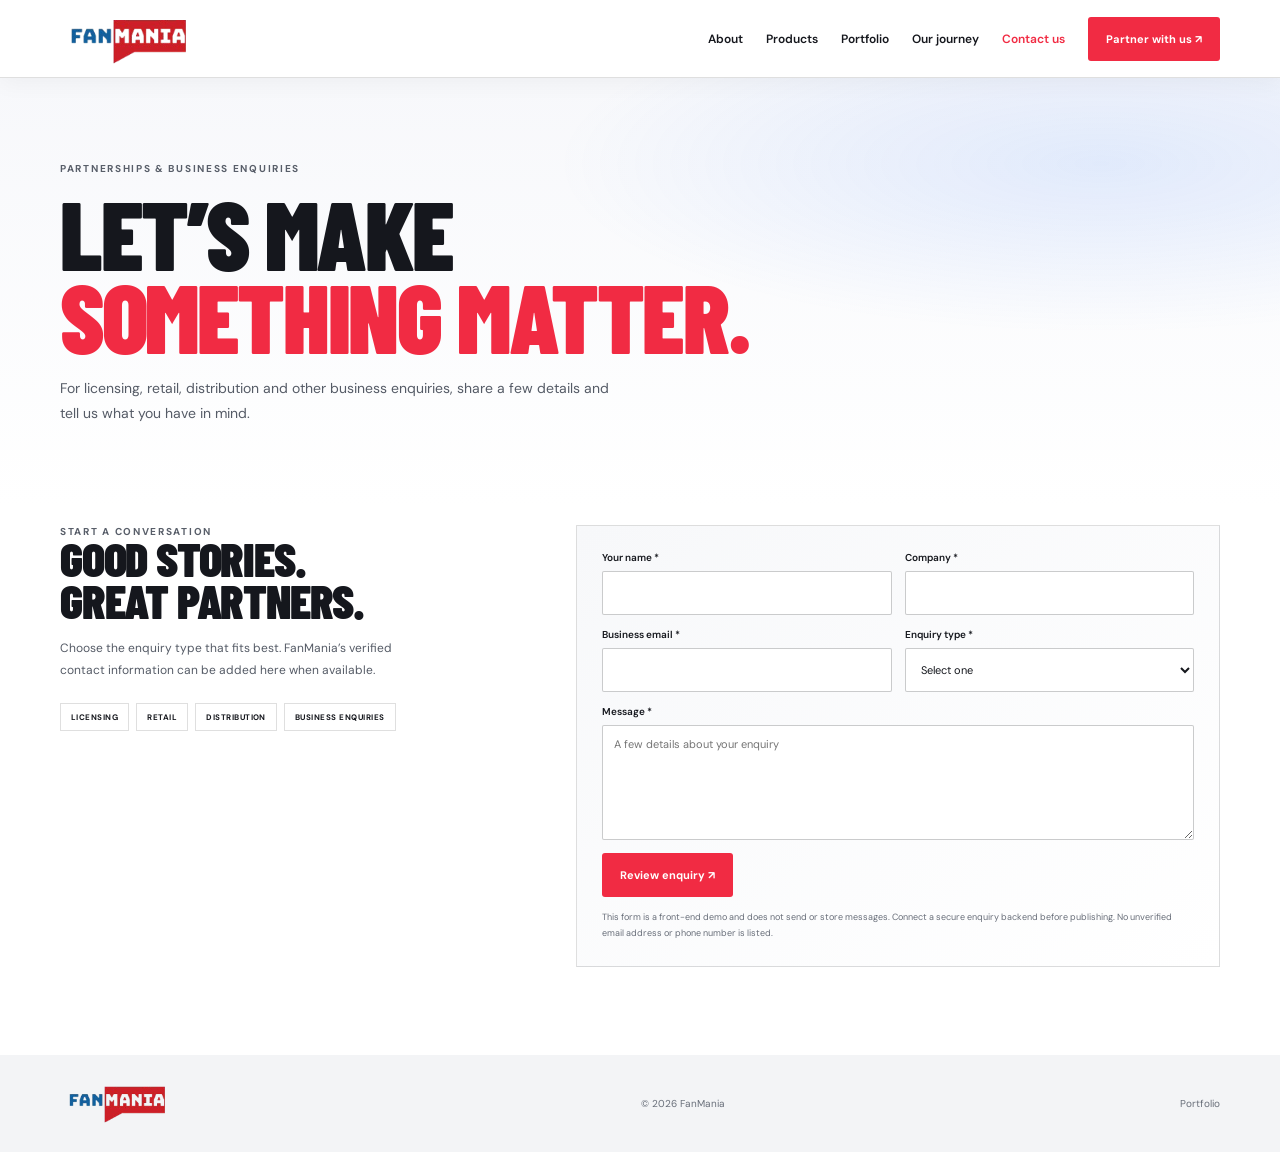
==== contact.html @ 2b177d9e "Add files via upload" ====
<!doctype html>
<html lang="en">
<head>
  <meta charset="utf-8">
  <meta name="viewport" content="width=device-width, initial-scale=1">
  <meta name="theme-color" content="#ffffff">
  <meta name="description" content="Contact FanMania about licensing, retail, distribution and business partnerships.">
  <title>Contact Us — FanMania</title>
  <link rel="preconnect" href="https://fonts.googleapis.com">
  <link rel="preconnect" href="https://fonts.gstatic.com" crossorigin>
  <link href="https://fonts.googleapis.com/css2?family=Barlow+Condensed:wght@600;700;800;900&family=DM+Sans:wght@400;500;600;700&display=swap" rel="stylesheet">
  <style>
    :root{--red:#f12b43;--blue:#3178ff;--ink:#15171d;--muted:#555b66;--line:rgba(9,10,14,.13);--display:"Barlow Condensed",Impact,sans-serif;--body:"DM Sans",Arial,sans-serif;font-family:var(--body);scroll-behavior:smooth}
    *{box-sizing:border-box}body{margin:0;background:#fff;color:var(--ink)}a{color:inherit;text-decoration:none}button,input,select,textarea{font:inherit}
    .wrap{width:min(1160px,calc(100% - 48px));margin:auto}.skip{position:fixed;z-index:30;top:8px;left:8px;padding:12px;background:white;transform:translateY(-150%)}.skip:focus{transform:translateY(0)}
    .topbar{position:fixed;z-index:20;inset:0 0 auto;height:78px;border-bottom:1px solid var(--line);background:rgba(255,255,255,.92);box-shadow:0 5px 22px rgba(9,10,14,.045);backdrop-filter:blur(16px)}
    .nav{height:100%;display:flex;align-items:center;justify-content:space-between}.brand img{display:block;width:150px;height:auto}.nav-links{display:flex;align-items:center;gap:23px;font-size:12px;font-weight:600}.nav-links a:hover,.nav-links [aria-current=page]{color:var(--red)}
    .button{display:inline-flex;min-height:44px;align-items:center;justify-content:center;padding:0 18px;border:0;border-radius:3px;background:var(--red);color:white;font-size:11px;font-weight:700;cursor:pointer}.menu-toggle{display:none;width:42px;height:42px;border:1px solid var(--line);border-radius:4px;background:white}
    main{padding-top:78px}.hero{padding:84px 0 66px;background:radial-gradient(ellipse at 86% 20%,rgba(49,120,255,.12),transparent 35%),linear-gradient(180deg,#f7f8fb,#fff)}
    .eyebrow{color:#585e69;font-size:10px;font-weight:700;letter-spacing:.17em;text-transform:uppercase}h1,h2,p{margin-top:0}h1,h2{font-family:var(--display);font-size:clamp(56px,8vw,96px);font-weight:900;letter-spacing:-.025em;line-height:.86;text-transform:uppercase}
    h1{max-width:780px;margin:17px 0 19px}h1 span{color:var(--red)}.intro{max-width:550px;color:var(--muted);font-size:14px;line-height:1.8}
    .contact-layout{display:grid;grid-template-columns:.78fr 1.22fr;gap:9%;align-items:start;padding:19px 0 88px}.contact-copy h2{max-width:440px;margin:0 0 16px;font-size:48px}.contact-copy p{max-width:360px;color:var(--muted);font-size:12px;line-height:1.85}
    .inquiry-types{display:flex;flex-wrap:wrap;gap:7px;margin-top:22px}.inquiry-types span{padding:8px 10px;border:1px solid var(--line);font-size:8px;font-weight:700;letter-spacing:.06em;text-transform:uppercase}
    form{display:grid;grid-template-columns:1fr 1fr;gap:13px;padding:25px;border:1px solid var(--line);background:linear-gradient(145deg,#f7f8fa,#fff)}
    .field{display:flex;flex-direction:column;gap:7px}.field.full,.submit-row,.form-note{grid-column:1/-1}.field label{font-size:10px;font-weight:600}.field input,.field select,.field textarea{width:100%;min-height:44px;padding:11px;border:1px solid rgba(9,10,14,.21);border-radius:2px;background:white;color:var(--ink);font-size:11px}.field textarea{min-height:115px;resize:vertical}
    .submit-row{display:flex;align-items:center;gap:14px}.status{margin:0;color:#315d39;font-size:10px;line-height:1.5}.form-note{margin:0;color:#686e79;font-size:9px;line-height:1.7}
    footer{padding:25px 0;background:#f3f4f6;color:#686e79;font-size:10px}.footer-row{display:flex;align-items:center;justify-content:space-between;gap:15px}footer img{width:125px}
    @media(max-width:720px){.wrap{width:calc(100% - 36px)}.topbar{height:68px}.brand img{width:130px}.menu-toggle{display:grid;place-items:center}.nav{position:relative}.nav-links{position:absolute;top:67px;right:-18px;left:-18px;display:none;align-items:stretch;gap:0;padding:8px 18px 17px;border-bottom:1px solid var(--line);background:#fff}.nav-links.is-open{display:flex;flex-direction:column}.nav-links a:not(.button){padding:13px 3px;border-bottom:1px solid var(--line)}.nav-links .button{margin-top:12px}.hero{padding:62px 0 38px}.contact-layout{grid-template-columns:1fr;gap:25px;padding:10px 0 66px}.contact-copy h2{font-size:42px}form{padding:17px;gap:10px}}
    @media(max-width:430px){form{grid-template-columns:1fr}.field.full,.submit-row,.form-note{grid-column:1}.submit-row{align-items:flex-start;flex-direction:column}.footer-row{flex-wrap:wrap}.footer-row span{width:100%;order:3}}
    @media(prefers-reduced-motion:reduce){*,*::before,*::after{scroll-behavior:auto!important;transition-duration:.01ms!important}}
  </style>
</head>
<body>
  <a class="skip" href="#main">Skip to content</a>
  <header class="topbar"><nav class="nav wrap" aria-label="Main navigation">
    <a class="brand" href="fanmania.html" aria-label="FanMania home"><img src="Screenshot_2026-10-06_143455-removebg-preview.png" alt="FanMania"></a>
    <div class="nav-links" id="nav-links">
      <a href="fanmania.html#about">About</a><a href="products.html">Products</a><a href="portfolio.html">Portfolio</a><a href="fanmania.html#journey">Our journey</a><a href="contact.html" aria-current="page">Contact us</a><a class="button" href="#contact-form">Partner with us ↗</a>
    </div>
    <button class="menu-toggle" id="menu-toggle" type="button" aria-label="Open navigation" aria-controls="nav-links" aria-expanded="false">☰</button>
  </nav></header>
  <main id="main">
    <section class="hero"><div class="wrap"><div class="eyebrow">Partnerships & business enquiries</div><h1>Let’s make<br><span>something matter.</span></h1><p class="intro">For licensing, retail, distribution and other business enquiries, share a few details and tell us what you have in mind.</p></div></section>
    <section class="contact-layout wrap" aria-label="Contact FanMania">
      <div class="contact-copy"><div class="eyebrow">Start a conversation</div><h2>Good stories.<br>Great partners.</h2><p>Choose the enquiry type that fits best. FanMania’s verified contact information can be added here when available.</p><div class="inquiry-types"><span>Licensing</span><span>Retail</span><span>Distribution</span><span>Business enquiries</span></div></div>
      <form id="contact-form">
        <div class="field"><label for="name">Your name *</label><input id="name" name="name" autocomplete="name" required></div>
        <div class="field"><label for="company">Company *</label><input id="company" name="company" autocomplete="organization" required></div>
        <div class="field"><label for="email">Business email *</label><input id="email" name="email" type="email" autocomplete="email" required></div>
        <div class="field"><label for="enquiry">Enquiry type *</label><select id="enquiry" name="enquiry" required><option value="">Select one</option><option>Licensing partnership</option><option>Retail</option><option>Distribution</option><option>Other business enquiry</option></select></div>
        <div class="field full"><label for="message">Message *</label><textarea id="message" name="message" required placeholder="A few details about your enquiry"></textarea></div>
        <div class="submit-row"><button class="button" type="submit">Review enquiry ↗</button><p class="status" id="form-status" role="status" aria-live="polite"></p></div>
        <p class="form-note">This form is a front-end demo and does not send or store messages. Connect a secure enquiry backend before publishing. No unverified email address or phone number is listed.</p>
      </form>
    </section>
  </main>
  <footer><div class="footer-row wrap"><a href="fanmania.html"><img src="Screenshot_2026-10-06_143455-removebg-preview.png" alt="FanMania"></a><span>© <span id="year"></span> FanMania</span><a href="portfolio.html">Portfolio</a></div></footer>
  <script>
    document.getElementById("year").textContent = new Date().getFullYear();
    const toggle = document.getElementById("menu-toggle"), links = document.getElementById("nav-links");
    function closeMenu(){links.classList.remove("is-open");toggle.setAttribute("aria-expanded","false");toggle.setAttribute("aria-label","Open navigation")}
    toggle.addEventListener("click",()=>{const open=toggle.getAttribute("aria-expanded")==="true";toggle.setAttribute("aria-expanded",String(!open));toggle.setAttribute("aria-label",open?"Open navigation":"Close navigation");links.classList.toggle("is-open",!open)});
    links.querySelectorAll("a").forEach(link=>link.addEventListener("click",closeMenu));
    document.addEventListener("keydown",event=>{if(event.key==="Escape")closeMenu()});
    const form=document.getElementById("contact-form"),status=document.getElementById("form-status");
    form.addEventListener("submit",event=>{event.preventDefault();if(!form.reportValidity())return;status.textContent="Your enquiry details are complete. This demo does not transmit messages; connect a secure enquiry service before launch."});
  </script>
</body>
</html>
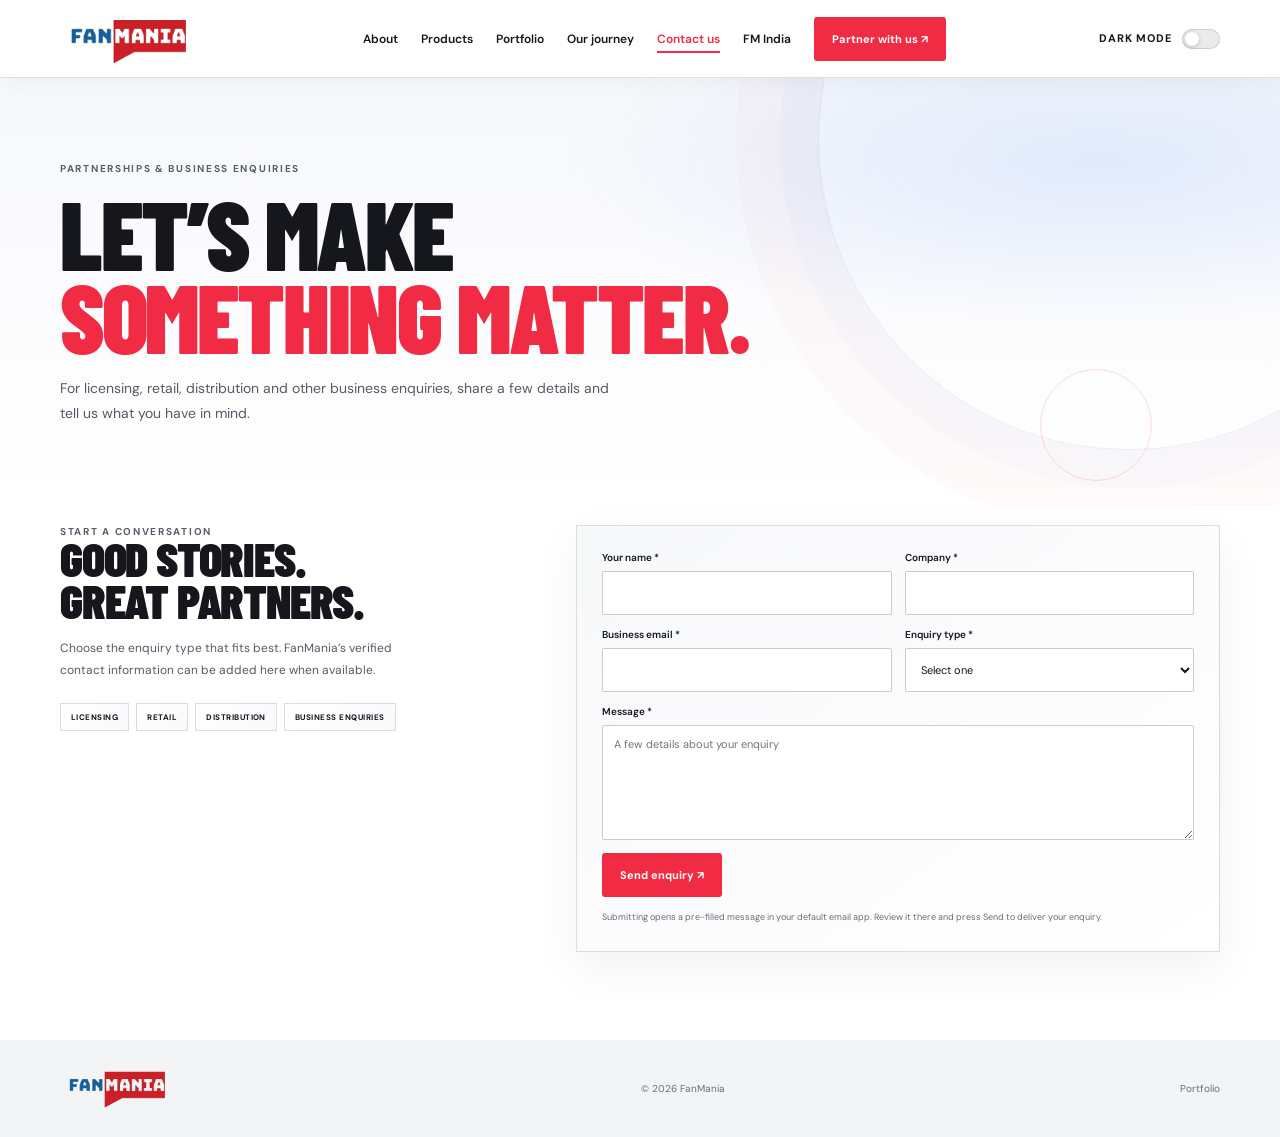
==== commit 905fd795: "Add files via upload" ====
--- a/contact.html
+++ b/contact.html
@@ -13,57 +13,101 @@
     :root{--red:#f12b43;--blue:#3178ff;--ink:#15171d;--muted:#555b66;--line:rgba(9,10,14,.13);--display:"Barlow Condensed",Impact,sans-serif;--body:"DM Sans",Arial,sans-serif;font-family:var(--body);scroll-behavior:smooth}
     *{box-sizing:border-box}body{margin:0;background:#fff;color:var(--ink)}a{color:inherit;text-decoration:none}button,input,select,textarea{font:inherit}
     .wrap{width:min(1160px,calc(100% - 48px));margin:auto}.skip{position:fixed;z-index:30;top:8px;left:8px;padding:12px;background:white;transform:translateY(-150%)}.skip:focus{transform:translateY(0)}
-    .topbar{position:fixed;z-index:20;inset:0 0 auto;height:78px;border-bottom:1px solid var(--line);background:rgba(255,255,255,.92);box-shadow:0 5px 22px rgba(9,10,14,.045);backdrop-filter:blur(16px)}
-    .nav{height:100%;display:flex;align-items:center;justify-content:space-between}.brand img{display:block;width:150px;height:auto}.nav-links{display:flex;align-items:center;gap:23px;font-size:12px;font-weight:600}.nav-links a:hover,.nav-links [aria-current=page]{color:var(--red)}
-    .button{display:inline-flex;min-height:44px;align-items:center;justify-content:center;padding:0 18px;border:0;border-radius:3px;background:var(--red);color:white;font-size:11px;font-weight:700;cursor:pointer}.menu-toggle{display:none;width:42px;height:42px;border:1px solid var(--line);border-radius:4px;background:white}
-    main{padding-top:78px}.hero{padding:84px 0 66px;background:radial-gradient(ellipse at 86% 20%,rgba(49,120,255,.12),transparent 35%),linear-gradient(180deg,#f7f8fb,#fff)}
+    .topbar{position:fixed;z-index:20;inset:0 0 auto;height:78px;border-bottom:1px solid var(--line);background:rgba(255,255,255,.92);box-shadow:0 5px 22px rgba(9,10,14,.045);backdrop-filter:blur(16px);transition:box-shadow .3s ease,background .3s ease}
+    .topbar.scrolled{background:rgba(255,255,255,.97);box-shadow:0 8px 30px rgba(9,10,14,.1)}
+    .nav{height:100%;display:flex;align-items:center;justify-content:space-between}.brand img{display:block;width:150px;height:auto;transition:transform .35s cubic-bezier(.2,.75,.25,1)}.brand:hover img{transform:scale(1.045) rotate(-1deg)}.nav-links{display:flex;align-items:center;gap:23px;font-size:12px;font-weight:600}.nav-links a:not(.button){position:relative}.nav-links a:not(.button)::after{position:absolute;right:0;bottom:-6px;left:0;height:2px;background:var(--red);content:"";transform:scaleX(0);transform-origin:left;transition:transform .25s ease}.nav-links a:not(.button):hover::after,.nav-links a[aria-current=page]::after{transform:scaleX(1)}.nav-links a:hover,.nav-links [aria-current=page]{color:var(--red)}
+    .button{position:relative;isolation:isolate;overflow:hidden;display:inline-flex;min-height:44px;align-items:center;justify-content:center;padding:0 18px;border:0;border-radius:3px;background:var(--red);color:white;font-size:11px;font-weight:700;cursor:pointer;transition:transform .25s ease,box-shadow .25s ease,background .25s ease}.button::before{position:absolute;z-index:-1;inset:0;background:linear-gradient(110deg,transparent 20%,rgba(255,255,255,.35) 48%,transparent 75%);content:"";transform:translateX(-130%);transition:transform .65s ease}.button:hover{transform:translateY(-3px);background:#d91f38;box-shadow:0 10px 24px rgba(241,43,67,.25)}.button:hover::before{transform:translateX(130%)}.button:active{transform:translateY(-1px) scale(.98)}.button:focus-visible,.menu-toggle:focus-visible{outline:3px solid var(--blue);outline-offset:3px}.menu-toggle{display:none;width:42px;height:42px;border:1px solid var(--line);border-radius:4px;background:white;transition:transform .2s ease,background .2s ease}.menu-toggle:hover{transform:rotate(6deg);background:#f7f8fb}
+    main{padding-top:78px}.hero{position:relative;isolation:isolate;overflow:hidden;padding:84px 0 66px;background:radial-gradient(ellipse at 86% 20%,rgba(49,120,255,.12),transparent 35%),linear-gradient(180deg,#f7f8fb,#fff)}.hero::before{position:absolute;z-index:-1;top:-250px;right:-160px;width:620px;height:620px;border:1px solid rgba(49,120,255,.11);border-top-color:rgba(49,120,255,.32);border-right-color:rgba(241,43,67,.22);border-radius:50%;box-shadow:0 0 0 38px rgba(49,120,255,.025),0 0 0 82px rgba(241,43,67,.025);content:"";animation:hero-orbit 48s linear infinite}.hero::after{position:absolute;z-index:-1;right:10%;bottom:6%;width:110px;height:110px;border:1px solid rgba(241,43,67,.16);border-radius:50%;content:"";animation:hero-pulse 4s ease-in-out infinite}
+    .hero .wrap{position:relative;z-index:1}.hero .eyebrow{animation:rise-in .65s .08s both}.hero h1{animation:rise-in .8s .18s both}.hero .intro{animation:rise-in .75s .32s both}
     .eyebrow{color:#585e69;font-size:10px;font-weight:700;letter-spacing:.17em;text-transform:uppercase}h1,h2,p{margin-top:0}h1,h2{font-family:var(--display);font-size:clamp(56px,8vw,96px);font-weight:900;letter-spacing:-.025em;line-height:.86;text-transform:uppercase}
     h1{max-width:780px;margin:17px 0 19px}h1 span{color:var(--red)}.intro{max-width:550px;color:var(--muted);font-size:14px;line-height:1.8}
     .contact-layout{display:grid;grid-template-columns:.78fr 1.22fr;gap:9%;align-items:start;padding:19px 0 88px}.contact-copy h2{max-width:440px;margin:0 0 16px;font-size:48px}.contact-copy p{max-width:360px;color:var(--muted);font-size:12px;line-height:1.85}
-    .inquiry-types{display:flex;flex-wrap:wrap;gap:7px;margin-top:22px}.inquiry-types span{padding:8px 10px;border:1px solid var(--line);font-size:8px;font-weight:700;letter-spacing:.06em;text-transform:uppercase}
-    form{display:grid;grid-template-columns:1fr 1fr;gap:13px;padding:25px;border:1px solid var(--line);background:linear-gradient(145deg,#f7f8fa,#fff)}
-    .field{display:flex;flex-direction:column;gap:7px}.field.full,.submit-row,.form-note{grid-column:1/-1}.field label{font-size:10px;font-weight:600}.field input,.field select,.field textarea{width:100%;min-height:44px;padding:11px;border:1px solid rgba(9,10,14,.21);border-radius:2px;background:white;color:var(--ink);font-size:11px}.field textarea{min-height:115px;resize:vertical}
+    .inquiry-types{display:flex;flex-wrap:wrap;gap:7px;margin-top:22px}.inquiry-types span{padding:8px 10px;border:1px solid var(--line);background:linear-gradient(135deg,#fff,#f8f9fb);font-size:8px;font-weight:700;letter-spacing:.06em;text-transform:uppercase;transition:transform .25s ease,border-color .25s ease,background .25s ease,box-shadow .25s ease}.inquiry-types span:hover{transform:translateY(-4px) rotate(-1deg);border-color:rgba(241,43,67,.45);background:white;box-shadow:0 9px 20px rgba(21,23,29,.08)}.inquiry-types span:nth-child(even):hover{transform:translateY(-4px) rotate(1deg)}
+    form{position:relative;display:grid;grid-template-columns:1fr 1fr;gap:13px;padding:25px;border:1px solid var(--line);background:linear-gradient(145deg,#f7f8fa,#fff);box-shadow:0 16px 46px rgba(21,23,29,.055);transition:transform .35s ease,box-shadow .35s ease,border-color .35s ease}form:hover{transform:translateY(-4px);border-color:rgba(49,120,255,.22);box-shadow:0 24px 60px rgba(21,23,29,.1)}
+    .field{display:flex;flex-direction:column;gap:7px}.field.full,.submit-row,.form-note{grid-column:1/-1}.field label{font-size:10px;font-weight:600;transition:color .2s ease}.field:focus-within label{color:var(--red)}.field input,.field select,.field textarea{width:100%;min-height:44px;padding:11px;border:1px solid rgba(9,10,14,.21);border-radius:2px;background:white;color:var(--ink);font-size:11px;transition:border-color .2s ease,box-shadow .2s ease,transform .2s ease}.field input:hover,.field select:hover,.field textarea:hover{border-color:rgba(49,120,255,.55)}.field input:focus,.field select:focus,.field textarea:focus{border-color:var(--blue);outline:0;box-shadow:0 0 0 4px rgba(49,120,255,.12);transform:translateY(-1px)}.field textarea{min-height:115px;resize:vertical}
     .submit-row{display:flex;align-items:center;gap:14px}.status{margin:0;color:#315d39;font-size:10px;line-height:1.5}.form-note{margin:0;color:#686e79;font-size:9px;line-height:1.7}
-    footer{padding:25px 0;background:#f3f4f6;color:#686e79;font-size:10px}.footer-row{display:flex;align-items:center;justify-content:space-between;gap:15px}footer img{width:125px}
+    footer{padding:25px 0;background:#f3f4f6;color:#686e79;font-size:10px}.footer-row{display:flex;align-items:center;justify-content:space-between;gap:15px}footer img{width:125px;transition:transform .3s ease}footer a:hover img{transform:scale(1.04)}footer a:not(:first-child){transition:color .2s ease}footer a:not(:first-child):hover{color:var(--red)}
+    .js-reveal{opacity:0;transform:translateY(24px);transition:opacity .7s ease,transform .7s cubic-bezier(.2,.75,.25,1)}.js-reveal.visible{opacity:1;transform:translateY(0)}.contact-form.js-reveal{transition-delay:.12s}
+    @keyframes rise-in{from{opacity:0;transform:translateY(24px)}to{opacity:1;transform:translateY(0)}}@keyframes hero-orbit{to{transform:rotate(360deg)}}@keyframes hero-pulse{0%,100%{transform:scale(.92);opacity:.5}50%{transform:scale(1.08);opacity:1}}
     @media(max-width:720px){.wrap{width:calc(100% - 36px)}.topbar{height:68px}.brand img{width:130px}.menu-toggle{display:grid;place-items:center}.nav{position:relative}.nav-links{position:absolute;top:67px;right:-18px;left:-18px;display:none;align-items:stretch;gap:0;padding:8px 18px 17px;border-bottom:1px solid var(--line);background:#fff}.nav-links.is-open{display:flex;flex-direction:column}.nav-links a:not(.button){padding:13px 3px;border-bottom:1px solid var(--line)}.nav-links .button{margin-top:12px}.hero{padding:62px 0 38px}.contact-layout{grid-template-columns:1fr;gap:25px;padding:10px 0 66px}.contact-copy h2{font-size:42px}form{padding:17px;gap:10px}}
     @media(max-width:430px){form{grid-template-columns:1fr}.field.full,.submit-row,.form-note{grid-column:1}.submit-row{align-items:flex-start;flex-direction:column}.footer-row{flex-wrap:wrap}.footer-row span{width:100%;order:3}}
-    @media(prefers-reduced-motion:reduce){*,*::before,*::after{scroll-behavior:auto!important;transition-duration:.01ms!important}}
+    @media(max-width:720px){.hero::before{top:-210px;right:-350px;width:520px;height:520px}.hero::after{right:7%;bottom:5%;width:70px;height:70px}.contact-layout{gap:28px}.contact-copy h2{max-width:360px}}
+    @media(prefers-reduced-motion:reduce){*,*::before,*::after{scroll-behavior:auto!important;animation-duration:.01ms!important;animation-iteration-count:1!important;transition-duration:.01ms!important}.js-reveal{opacity:1;transform:none}}
   </style>
+  <script src="dark-mode.js"></script>
+  <script src="page-animations.js"></script>
+  <link rel="stylesheet" href="dark-mode.css">
 </head>
 <body>
   <a class="skip" href="#main">Skip to content</a>
   <header class="topbar"><nav class="nav wrap" aria-label="Main navigation">
-    <a class="brand" href="fanmania.html" aria-label="FanMania home"><img src="Screenshot_2026-10-06_143455-removebg-preview.png" alt="FanMania"></a>
+    <a class="brand" href="index.html" aria-label="FanMania home"><img src="Screenshot_2026-10-06_143455-removebg-preview.png" alt="FanMania"></a>
     <div class="nav-links" id="nav-links">
-      <a href="fanmania.html#about">About</a><a href="products.html">Products</a><a href="portfolio.html">Portfolio</a><a href="fanmania.html#journey">Our journey</a><a href="contact.html" aria-current="page">Contact us</a><a class="button" href="#contact-form">Partner with us ↗</a>
+      <a href="index.html#about">About</a><a href="products.html">Products</a><a href="portfolio.html">Portfolio</a><a href="index.html#journey">Our journey</a><a href="contact.html" aria-current="page">Contact us</a><a class="fm-india-tab" href="fm-india.html">FM India</a><a class="button" href="#contact-form">Partner with us ↗</a>
     </div>
+    <button class="theme-toggle" id="theme-toggle" type="button" aria-label="Turn on dark mode" aria-pressed="false">
+      <span class="theme-toggle-label">Dark Mode</span>
+      <span class="theme-toggle-track" aria-hidden="true"><span class="theme-toggle-knob"></span></span>
+    </button>
     <button class="menu-toggle" id="menu-toggle" type="button" aria-label="Open navigation" aria-controls="nav-links" aria-expanded="false">☰</button>
   </nav></header>
   <main id="main">
     <section class="hero"><div class="wrap"><div class="eyebrow">Partnerships & business enquiries</div><h1>Let’s make<br><span>something matter.</span></h1><p class="intro">For licensing, retail, distribution and other business enquiries, share a few details and tell us what you have in mind.</p></div></section>
     <section class="contact-layout wrap" aria-label="Contact FanMania">
-      <div class="contact-copy"><div class="eyebrow">Start a conversation</div><h2>Good stories.<br>Great partners.</h2><p>Choose the enquiry type that fits best. FanMania’s verified contact information can be added here when available.</p><div class="inquiry-types"><span>Licensing</span><span>Retail</span><span>Distribution</span><span>Business enquiries</span></div></div>
-      <form id="contact-form">
+      <div class="contact-copy js-reveal"><div class="eyebrow">Start a conversation</div><h2>Good stories.<br>Great partners.</h2><p>Choose the enquiry type that fits best. FanMania’s verified contact information can be added here when available.</p><div class="inquiry-types"><span>Licensing</span><span>Retail</span><span>Distribution</span><span>Business enquiries</span></div></div>
+      <form id="contact-form" class="contact-form js-reveal">
         <div class="field"><label for="name">Your name *</label><input id="name" name="name" autocomplete="name" required></div>
         <div class="field"><label for="company">Company *</label><input id="company" name="company" autocomplete="organization" required></div>
         <div class="field"><label for="email">Business email *</label><input id="email" name="email" type="email" autocomplete="email" required></div>
         <div class="field"><label for="enquiry">Enquiry type *</label><select id="enquiry" name="enquiry" required><option value="">Select one</option><option>Licensing partnership</option><option>Retail</option><option>Distribution</option><option>Other business enquiry</option></select></div>
         <div class="field full"><label for="message">Message *</label><textarea id="message" name="message" required placeholder="A few details about your enquiry"></textarea></div>
-        <div class="submit-row"><button class="button" type="submit">Review enquiry ↗</button><p class="status" id="form-status" role="status" aria-live="polite"></p></div>
-        <p class="form-note">This form is a front-end demo and does not send or store messages. Connect a secure enquiry backend before publishing. No unverified email address or phone number is listed.</p>
+        <div class="submit-row"><button class="button" type="submit">Send enquiry ↗</button><p class="status" id="form-status" role="status" aria-live="polite"></p></div>
+        <p class="form-note">Submitting opens a pre-filled message in your default email app. Review it there and press Send to deliver your enquiry.</p>
       </form>
     </section>
   </main>
-  <footer><div class="footer-row wrap"><a href="fanmania.html"><img src="Screenshot_2026-10-06_143455-removebg-preview.png" alt="FanMania"></a><span>© <span id="year"></span> FanMania</span><a href="portfolio.html">Portfolio</a></div></footer>
+  <footer><div class="footer-row wrap"><a href="index.html"><img src="Screenshot_2026-10-06_143455-removebg-preview.png" alt="FanMania"></a><span>© <span id="year"></span> FanMania</span><a href="portfolio.html">Portfolio</a></div></footer>
   <script>
     document.getElementById("year").textContent = new Date().getFullYear();
+    const topbar=document.querySelector(".topbar");
+    const updateTopbar=()=>topbar.classList.toggle("scrolled",window.scrollY>12);
+    updateTopbar();
+    window.addEventListener("scroll",updateTopbar,{passive:true});
+    if("IntersectionObserver" in window&&!window.matchMedia("(prefers-reduced-motion: reduce)").matches){
+      const revealObserver=new IntersectionObserver((entries,observer)=>entries.forEach(entry=>{
+        if(entry.isIntersecting){entry.target.classList.add("visible");observer.unobserve(entry.target)}
+      }),{threshold:.12});
+      document.querySelectorAll(".js-reveal").forEach(element=>revealObserver.observe(element));
+    }else{
+      document.querySelectorAll(".js-reveal").forEach(element=>element.classList.add("visible"));
+    }
     const toggle = document.getElementById("menu-toggle"), links = document.getElementById("nav-links");
     function closeMenu(){links.classList.remove("is-open");toggle.setAttribute("aria-expanded","false");toggle.setAttribute("aria-label","Open navigation")}
     toggle.addEventListener("click",()=>{const open=toggle.getAttribute("aria-expanded")==="true";toggle.setAttribute("aria-expanded",String(!open));toggle.setAttribute("aria-label",open?"Open navigation":"Close navigation");links.classList.toggle("is-open",!open)});
     links.querySelectorAll("a").forEach(link=>link.addEventListener("click",closeMenu));
     document.addEventListener("keydown",event=>{if(event.key==="Escape")closeMenu()});
     const form=document.getElementById("contact-form"),status=document.getElementById("form-status");
-    form.addEventListener("submit",event=>{event.preventDefault();if(!form.reportValidity())return;status.textContent="Your enquiry details are complete. This demo does not transmit messages; connect a secure enquiry service before launch."});
+    form.addEventListener("submit",event=>{
+      event.preventDefault();
+      if(!form.reportValidity())return;
+      const enquiry=new FormData(form);
+      const enquiryType=String(enquiry.get("enquiry")||"").trim();
+      const recipient=["Licensing partnership","Retail","Distribution"].includes(enquiryType)
+        ? "nitin@fanmania.ae"
+        : "kartik@fanmania.ae";
+      const body=[
+        "Name: "+enquiry.get("name"),
+        "Company: "+enquiry.get("company"),
+        "Business email: "+enquiry.get("email"),
+        "Enquiry type: "+enquiryType,
+        "",
+        "Message:",
+        enquiry.get("message")
+      ].join("\n");
+      const mailto="mailto:"+recipient+"?subject="+encodeURIComponent("FanMania business enquiry")+"&body="+encodeURIComponent(body);
+      status.textContent="Opening your email app with the enquiry. Send the message there to deliver it.";
+      window.location.href=mailto;
+    });
   </script>
 </body>
 </html>
--- a/dark-mode.css
+++ b/dark-mode.css
@@ -0,0 +1,286 @@
+:root {
+  --motion-soft-duration: 900ms;
+  --motion-soft-ease: cubic-bezier(.2, .75, .25, 1);
+}
+
+@media (prefers-reduced-motion: no-preference) {
+  .motion-in,
+  .reveal,
+  .js-reveal {
+    opacity: 0;
+    transform: translate3d(0, 26px, 0) scale(.985);
+    transition: opacity var(--motion-soft-duration) var(--motion-soft-ease),
+      transform var(--motion-soft-duration) var(--motion-soft-ease),
+      box-shadow .7s ease,
+      border-color .7s ease,
+      background .7s ease;
+  }
+
+  .motion-ready .motion-in.is-visible,
+  .motion-ready .reveal.is-visible,
+  .motion-ready .js-reveal.is-visible {
+    opacity: 1;
+    transform: translate3d(0, 0, 0) scale(1);
+  }
+
+  .topbar,
+  .nav-links a,
+  .button,
+  .feature-card,
+  .brand-panel,
+  .category,
+  .product-card,
+  .next-step,
+  .timeline-glass,
+  .artwork,
+  .contact-copy,
+  .contact-layout form,
+  .field,
+  .license-list span,
+  .inquiry-types span {
+    transition: transform .7s var(--motion-soft-ease),
+      box-shadow .7s ease,
+      border-color .7s ease,
+      background .7s ease,
+      opacity .7s ease;
+  }
+
+  .topbar:hover,
+  .button:hover,
+  .feature-card:hover,
+  .brand-panel:hover,
+  .category:hover,
+  .product-card:hover,
+  .next-step:hover,
+  .timeline-glass:hover,
+  .artwork:hover,
+  .contact-layout form:hover,
+  .field:hover {
+    transform: translateY(-6px);
+  }
+
+  .hero-video,
+  .artwork img,
+  .category-art img,
+  .brand-panel .glyph {
+    animation: gentle-float 12s ease-in-out infinite;
+  }
+}
+
+@keyframes gentle-float {
+  0%,
+  100% { transform: translate3d(0, 0, 0); }
+  50% { transform: translate3d(0, -8px, 0); }
+}
+
+html[data-theme="dark"] {
+  color-scheme: dark;
+  --ink: #f4f6fb;
+  --muted: #aab1bf;
+  --line: rgba(255,255,255,.14);
+}
+
+html[data-theme="dark"] body {
+  background: #11141a;
+  color: #f4f6fb;
+}
+
+html[data-theme="dark"] .topbar {
+  border-color: var(--line);
+  background: rgba(17,20,26,.94);
+}
+
+html[data-theme="dark"] .topbar.scrolled {
+  background: rgba(17,20,26,.98);
+}
+
+html[data-theme="dark"] .nav-links {
+  color: #e0e4ec;
+}
+
+.theme-toggle {
+  display: inline-flex;
+  align-items: center;
+  gap: 10px;
+  padding: 0;
+  border: 0;
+  background: transparent;
+  color: var(--ink);
+  font-size: 11px;
+  font-weight: 700;
+  letter-spacing: .08em;
+  text-transform: uppercase;
+  cursor: pointer;
+  transition: color .2s ease, transform .2s ease;
+}
+
+.theme-toggle:hover {
+  transform: translateY(-1px);
+  color: var(--blue, #3178ff);
+}
+
+.theme-toggle:focus-visible {
+  outline: 3px solid var(--blue, #3178ff);
+  outline-offset: 3px;
+}
+
+.theme-toggle-label {
+  line-height: 1;
+}
+
+.theme-toggle-track {
+  position: relative;
+  display: inline-block;
+  width: 38px;
+  height: 20px;
+  border: 1px solid var(--line);
+  border-radius: 999px;
+  background: rgba(9,10,14,.08);
+  transition: background .2s ease, border-color .2s ease;
+}
+
+.theme-toggle-knob {
+  position: absolute;
+  top: 2px;
+  left: 2px;
+  width: 14px;
+  height: 14px;
+  border-radius: 50%;
+  background: #ffffff;
+  box-shadow: 0 1px 4px rgba(9,10,14,.22);
+  transition: transform .2s ease, background .2s ease;
+}
+
+html[data-theme="dark"] .theme-toggle,
+html[data-theme="dark"] .menu-toggle {
+  background: transparent;
+  color: #f4f6fb;
+}
+
+html[data-theme="dark"] .theme-toggle-track {
+  background: rgba(255,255,255,.12);
+  border-color: rgba(255,255,255,.22);
+}
+
+html[data-theme="dark"] .theme-toggle-knob {
+  transform: translateX(18px);
+  background: #f4f6fb;
+}
+
+html[data-theme="dark"] .hero {
+  background: radial-gradient(ellipse at 82% 25%, rgba(49,120,255,.14), transparent 38%), linear-gradient(180deg, #171c25, #11141a);
+}
+
+html[data-theme="dark"] .journey {
+  background: radial-gradient(ellipse at 75% 50%, rgba(49,120,255,.14), transparent 42%), linear-gradient(180deg, #151922, #11141a);
+}
+
+html[data-theme="dark"] .eyebrow,
+html[data-theme="dark"] .intro,
+html[data-theme="dark"] .category p,
+html[data-theme="dark"] .brand-category,
+html[data-theme="dark"] .portfolio-note,
+html[data-theme="dark"] .product-card p,
+html[data-theme="dark"] .timeline-detail p,
+html[data-theme="dark"] .journey-heading p,
+html[data-theme="dark"] .journey-note,
+html[data-theme="dark"] .footer,
+html[data-theme="dark"] footer {
+  color: #aab1bf;
+}
+
+html[data-theme="dark"] .ticker,
+html[data-theme="dark"] .licenses,
+html[data-theme="dark"] footer,
+html[data-theme="dark"] .footer {
+  background: #1b2029;
+}
+
+html[data-theme="dark"] .ticker {
+  border-color: var(--line);
+}
+
+html[data-theme="dark"] .ticker-item {
+  color: #e4e7ed;
+}
+
+html[data-theme="dark"] .category,
+html[data-theme="dark"] .brand-panel,
+html[data-theme="dark"] .product-card,
+html[data-theme="dark"] .next-step,
+html[data-theme="dark"] .timeline-glass,
+html[data-theme="dark"] .artwork,
+html[data-theme="dark"] .contact-layout form {
+  border-color: var(--line);
+  background: linear-gradient(145deg, #1d232d, #171c25);
+  color: #f4f6fb;
+}
+
+html[data-theme="dark"] .category-art {
+  background: #171c25;
+}
+
+html[data-theme="dark"] .category-copy,
+html[data-theme="dark"] figcaption {
+  background: #1b2029;
+  color: #aab1bf;
+}
+
+html[data-theme="dark"] .portfolio-note {
+  background: #1b2029;
+}
+
+html[data-theme="dark"] .license-list span,
+html[data-theme="dark"] .inquiry-types span {
+  border-color: var(--line);
+  background: #202630;
+  color: #f4f6fb;
+}
+
+html[data-theme="dark"] .field input,
+html[data-theme="dark"] .field select,
+html[data-theme="dark"] .field textarea {
+  border-color: rgba(255,255,255,.22);
+  background: #11141a;
+  color: #f4f6fb;
+}
+
+html[data-theme="dark"] .field input::placeholder,
+html[data-theme="dark"] .field textarea::placeholder {
+  color: #929baa;
+}
+
+html[data-theme="dark"] .form-note {
+  color: #aab1bf;
+}
+
+html[data-theme="dark"] .text-link {
+  border-color: var(--line);
+}
+
+html[data-theme="dark"] .text-link:hover {
+  background: #f4f6fb;
+  color: #11141a;
+}
+
+html[data-theme="dark"] .skip {
+  background: #1b2029;
+  color: #f4f6fb;
+}
+
+html[data-theme="dark"] .timeline-controls button {
+  border-color: rgba(255,255,255,.22);
+  background: rgba(17,20,26,.62);
+  color: #e4e7ed;
+}
+
+html[data-theme="dark"] .timeline-controls button:hover:not(:disabled) {
+  background: #252c38;
+}
+
+@media (max-width: 720px) {
+  html[data-theme="dark"] .nav-links {
+    border-color: var(--line);
+    background: rgba(17,20,26,.98);
+  }
+}
